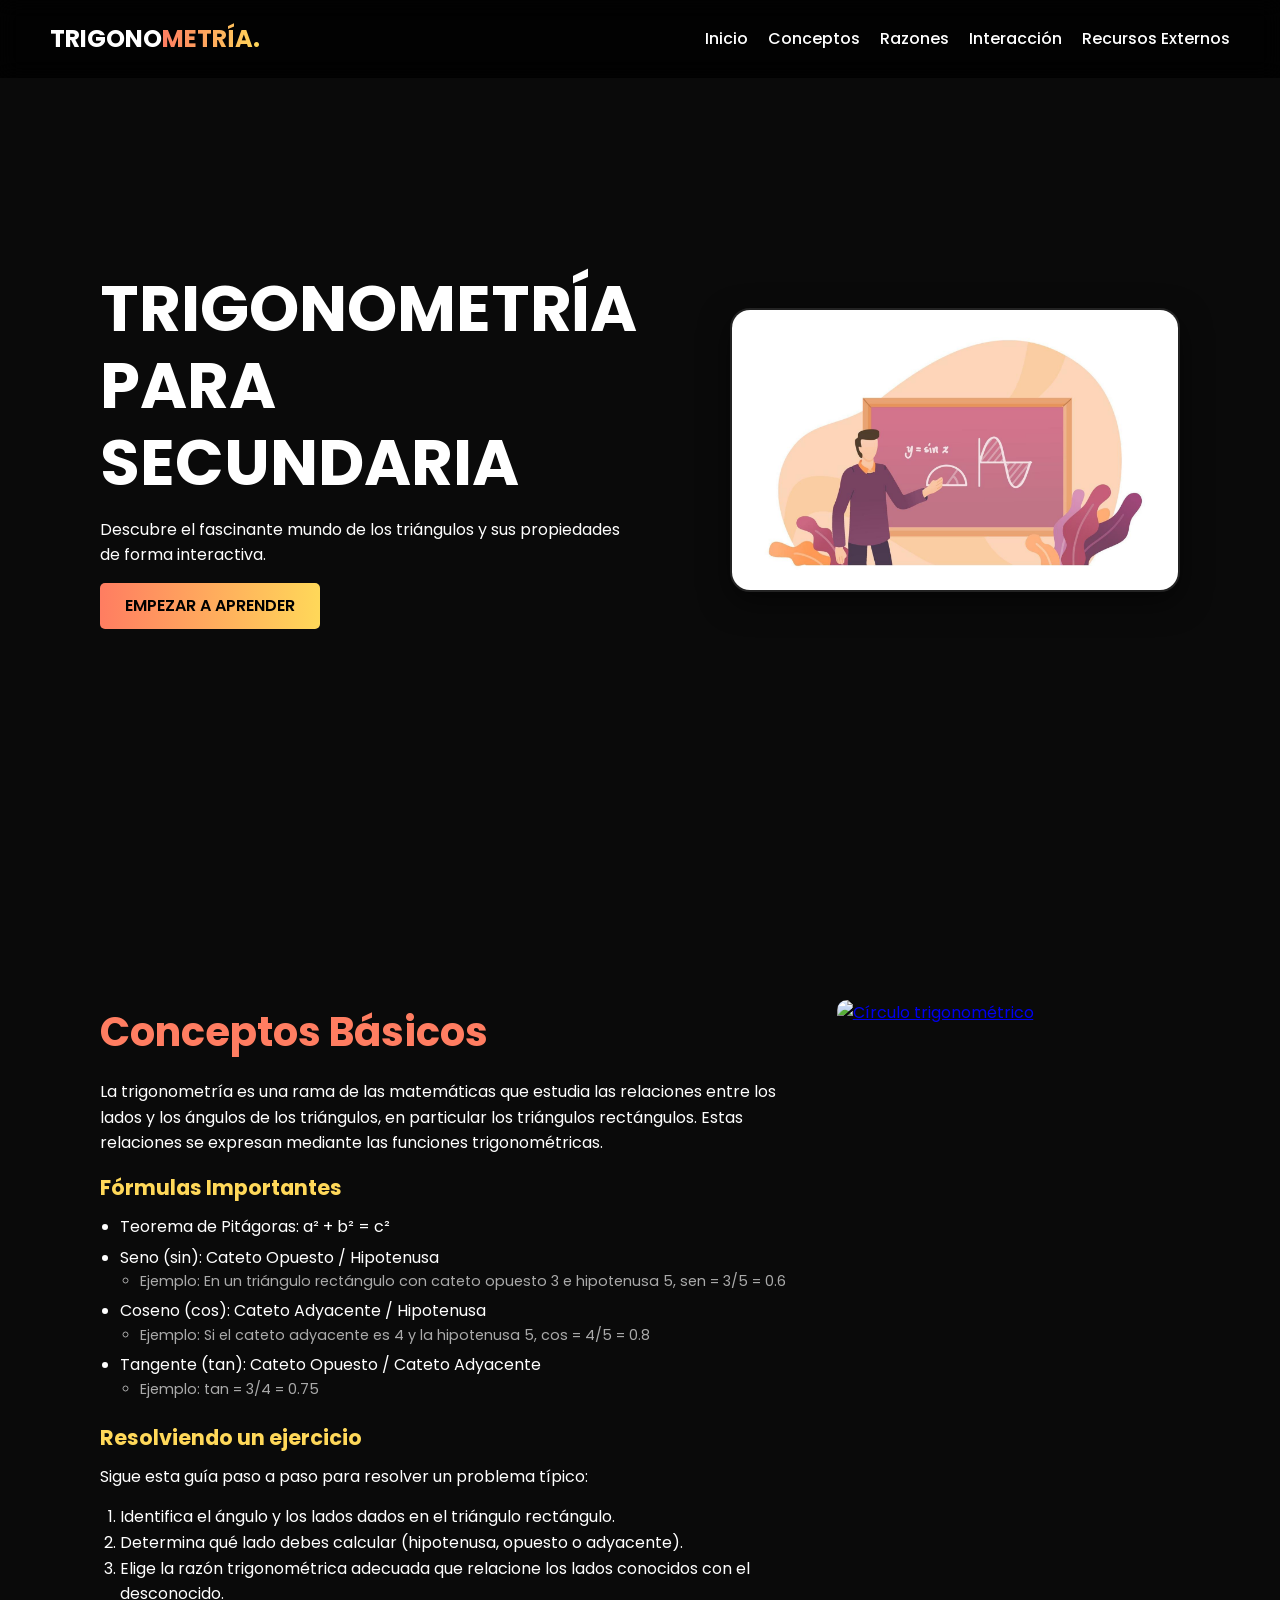
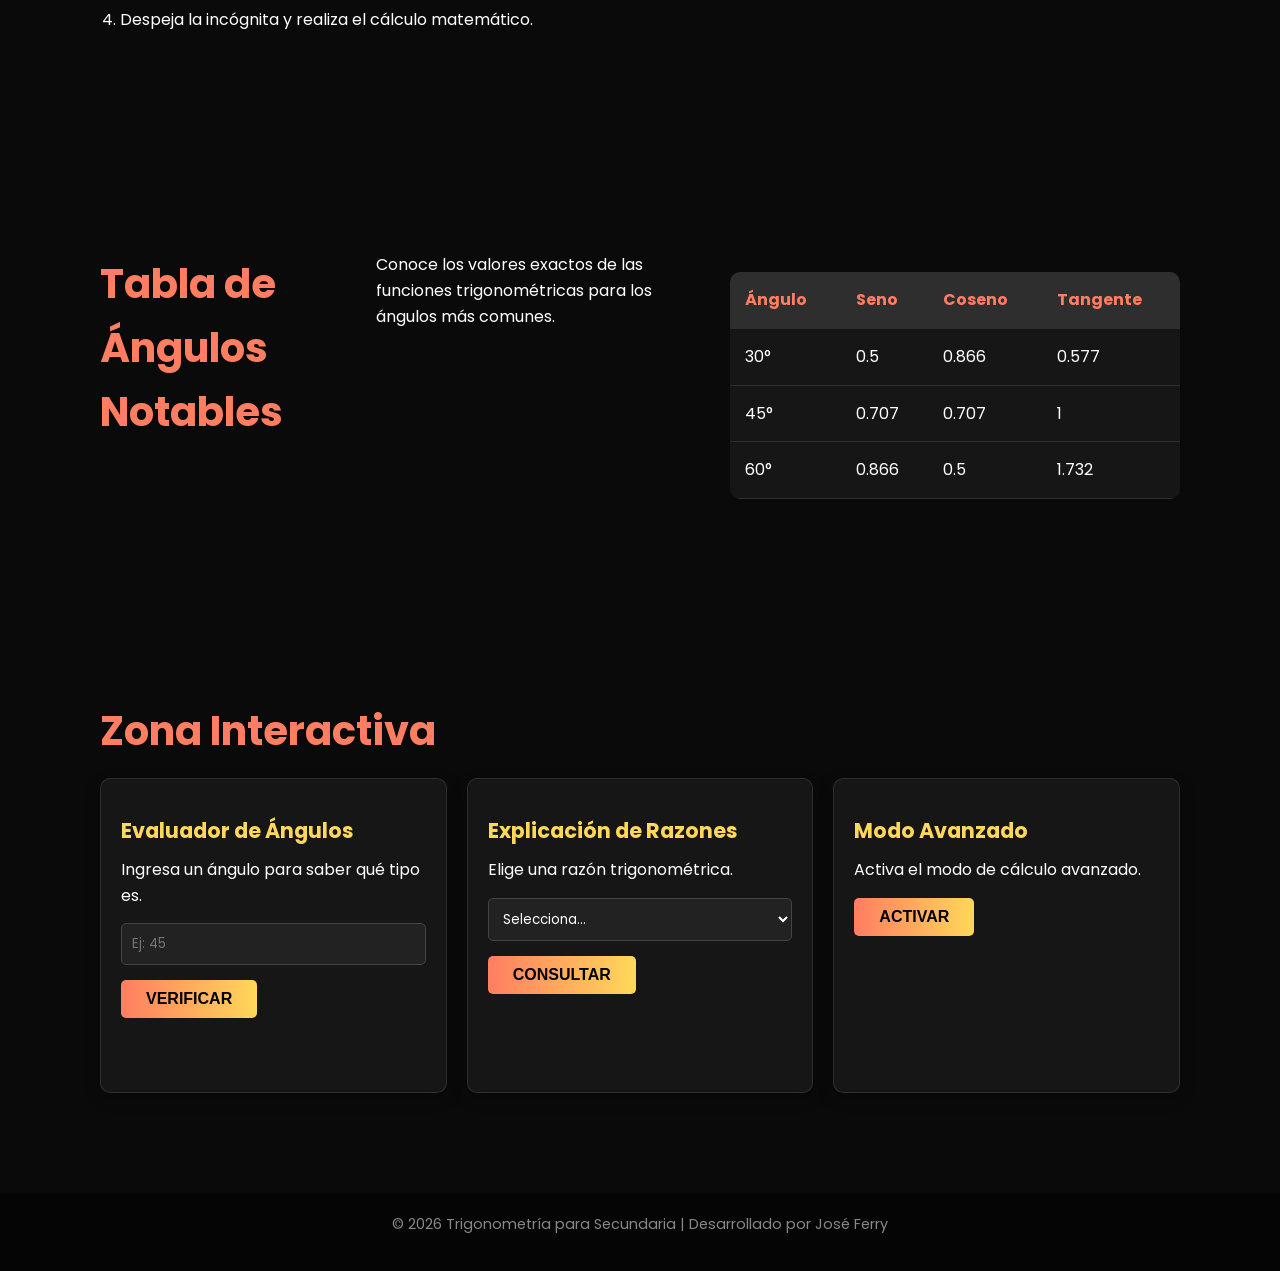
==== Ferrry/ProyectoTrigonometria/index.html @ 879fe05c "2" ====
<!DOCTYPE html>
<html lang="es">
<head>
    <meta charset="UTF-8">
    <meta name="viewport" content="width=device-width, initial-scale=1.0">
    <title>Trigonometría para Secundaria</title>
    <!-- Google Fonts -->
    <link rel="preconnect" href="https://fonts.googleapis.com">
    <link rel="preconnect" href="https://fonts.gstatic.com" crossorigin>
    <link href="https://fonts.googleapis.com/css2?family=Poppins:wght@400;500;600;700;800&display=swap" rel="stylesheet">
    <link rel="stylesheet" href="css/estilos.css">
</head>
<body>
    <header class="nav">
        <div class="logo">
            <span class="brand">Trigono<span>metría.</span></span>
        </div>
        <nav class="navigation">
            <ul class="navigation-items">
                <li><a href="#inicio">Inicio</a></li>
                <li><a href="#conceptos">Conceptos</a></li>
                <li><a href="#razones">Razones</a></li>
                <li><a href="#interaccion">Interacción</a></li>
                <li><a href="https://es.khanacademy.org/math/trigonometry" target="_blank" rel="noopener noreferrer">Recursos Externos</a></li>
            </ul>
        </nav>
        <div class="menu-btn"></div>
    </header>

    <main>
        <section id="inicio" class="showcase">
            <div class="text">
                <h1>Trigonometría para Secundaria</h1>
                <p>Descubre el fascinante mundo de los triángulos y sus propiedades de forma interactiva.</p>
                <a href="#conceptos" class="btn-primary">Empezar a aprender</a>
            </div>
            <div class="image-container">
                <img src="img/portada.jpg" alt="Portada de Trigonometría" class="hero-image">
            </div>
        </section>

        <section id="conceptos" class="content-section">
            <article>
                <h2>Conceptos Básicos</h2>
                <p>La trigonometría es una rama de las matemáticas que estudia las relaciones entre los lados y los ángulos de los triángulos, en particular los triángulos rectángulos. Estas relaciones se expresan mediante las funciones trigonométricas.</p>
                
                <h3>Fórmulas Importantes</h3>
                <ul class="formulas-list">
                    <li>Teorema de Pitágoras: a² + b² = c²</li>
                    <li>Seno (sin): Cateto Opuesto / Hipotenusa
                        <ul>
                            <li>Ejemplo: En un triángulo rectángulo con cateto opuesto 3 e hipotenusa 5, sen = 3/5 = 0.6</li>
                        </ul>
                    </li>
                    <li>Coseno (cos): Cateto Adyacente / Hipotenusa
                        <ul>
                            <li>Ejemplo: Si el cateto adyacente es 4 y la hipotenusa 5, cos = 4/5 = 0.8</li>
                        </ul>
                    </li>
                    <li>Tangente (tan): Cateto Opuesto / Cateto Adyacente
                        <ul>
                            <li>Ejemplo: tan = 3/4 = 0.75</li>
                        </ul>
                    </li>
                </ul>

                <h3>Resolviendo un ejercicio</h3>
                <p>Sigue esta guía paso a paso para resolver un problema típico:</p>
                <ol class="steps-list">
                    <li>Identifica el ángulo y los lados dados en el triángulo rectángulo.</li>
                    <li>Determina qué lado debes calcular (hipotenusa, opuesto o adyacente).</li>
                    <li>Elige la razón trigonométrica adecuada que relacione los lados conocidos con el desconocido.</li>
                    <li>Despeja la incógnita y realiza el cálculo matemático.</li>
                </ol>
            </article>

            <aside class="media-aside">
                <a href="https://es.wikipedia.org/wiki/Trigonometr%C3%ADa" target="_blank">
                    <img src="https://upload.wikimedia.org/wikipedia/commons/thumb/4/4f/Trigonometria_02.svg/300px-Trigonometria_02.svg.png" alt="Círculo trigonométrico" class="aside-img">
                </a>
                <div class="video-container">
                    <iframe width="100%" height="250" src="https://www.youtube-nocookie.com/embed/bBBcKPEx0N4?rel=0" title="YouTube video player" frameborder="0" allow="accelerometer; autoplay; clipboard-write; encrypted-media; gyroscope; picture-in-picture; web-share" allowfullscreen></iframe>
                </div>
            </aside>
        </section>

        <section id="razones" class="content-section">
            <h2>Tabla de Ángulos Notables</h2>
            <p>Conoce los valores exactos de las funciones trigonométricas para los ángulos más comunes.</p>
            <div class="table-responsive">
                <table>
                    <thead>
                        <tr>
                            <th>Ángulo</th>
                            <th>Seno</th>
                            <th>Coseno</th>
                            <th>Tangente</th>
                        </tr>
                    </thead>
                    <tbody>
                        <tr>
                            <td>30°</td>
                            <td>0.5</td>
                            <td>0.866</td>
                            <td>0.577</td>
                        </tr>
                        <tr>
                            <td>45°</td>
                            <td>0.707</td>
                            <td>0.707</td>
                            <td>1</td>
                        </tr>
                        <tr>
                            <td>60°</td>
                            <td>0.866</td>
                            <td>0.5</td>
                            <td>1.732</td>
                        </tr>
                    </tbody>
                </table>
            </div>
        </section>

        <section id="interaccion" class="interactive-section">
            <h2>Zona Interactiva</h2>
            <div class="cards-grid">
                <div class="card">
                    <h3>Evaluador de Ángulos</h3>
                    <p>Ingresa un ángulo para saber qué tipo es.</p>
                    <input type="number" id="input-angle" placeholder="Ej: 45">
                    <button id="btn-angle" class="btn-primary">Verificar</button>
                    <p id="result-angle" class="result-text"></p>
                </div>

                <div class="card">
                    <h3>Explicación de Razones</h3>
                    <p>Elige una razón trigonométrica.</p>
                    <select id="select-reason">
                        <option value="">Selecciona...</option>
                        <option value="seno">Seno</option>
                        <option value="coseno">Coseno</option>
                        <option value="tangente">Tangente</option>
                    </select>
                    <button id="btn-reason" class="btn-primary">Consultar</button>
                    <p id="result-reason" class="result-text"></p>
                </div>

                <div class="card">
                    <h3>Modo Avanzado</h3>
                    <p>Activa el modo de cálculo avanzado.</p>
                    <button id="btn-advanced" class="btn-primary">Activar</button>
                    <p id="result-advanced" class="result-text"></p>
                </div>
            </div>
        </section>
    </main>

    <footer>
        <p>&copy; 2026 Trigonometría para Secundaria | Desarrollado por José Ferry</p>
    </footer>

    <script src="js/script.js"></script>
</body>
</html>
---- Ferrry/ProyectoTrigonometria/css/estilos.css ----
/* GENERAL & VARS */
:root {
    --black-clr: black;
    --bg-dark: #0a0a0a;
    --white-clr: white;
    --primary-clr: #cf611a;
    --primary-light: #ff7d61;
    --primary-grad: #ffd859;
}

* {
    margin: 0;
    padding: 0;
    box-sizing: border-box;
}

html {
    scroll-behavior: smooth;
}

body {
    background: var(--bg-dark);
    color: var(--white-clr);
    font-family: 'Poppins', sans-serif;
    line-height: 1.6;
}

/* NAVBAR */
header.nav {
    position: fixed;
    top: 0;
    left: 0;
    width: 100%;
    display: flex;
    justify-content: space-between;
    align-items: center;
    padding: 15px 20px;
    background-color: rgba(0, 0, 0, 0.8);
    backdrop-filter: blur(10px);
    z-index: 100;
}

.nav .logo .brand {
    color: #fff;
    font-size: 1.5em;
    font-weight: 700;
    text-transform: uppercase;
}

.nav .logo .brand span {
    background-image: linear-gradient(to right, var(--primary-light) 0%, var(--primary-grad) 100%);
    -webkit-background-clip: text;
    background-clip: text;
    -webkit-text-fill-color: transparent;
}

.navigation-items {
    display: none;
    list-style: none;
}

/* BUTTONS */
.btn-primary {
    display: inline-block;
    background: linear-gradient(to right, var(--primary-light) 0%, var(--primary-grad) 100%);
    color: var(--black-clr);
    padding: 10px 25px;
    border: none;
    font-size: 1em;
    font-weight: 600;
    text-transform: uppercase;
    text-decoration: none;
    cursor: pointer;
    border-radius: 5px;
    transition: transform 0.3s ease, box-shadow 0.3s ease;
}

.btn-primary:hover {
    transform: translateY(-3px);
    box-shadow: 0 5px 15px rgba(255, 125, 97, 0.4);
}

/* TYPOGRAPHY & LAYOUT */
h1 { font-size: 2.2em; line-height: 1.2; text-transform: uppercase; margin-bottom: 15px; }
h2 { font-size: 1.8em; margin-bottom: 15px; color: var(--primary-light); }
h3 { font-size: 1.3em; margin: 15px 0 10px 0; color: var(--primary-grad); }
p { margin-bottom: 15px; }

section {
    padding: 80px 20px 40px;
}

/* SHOWCASE / HERO */
.showcase {
    display: flex;
    flex-direction: column;
    align-items: center;
    text-align: center;
    min-height: 100vh;
    justify-content: center;
    gap: 30px;
}

.hero-image {
    width: 100%;
    max-width: 300px;
    border-radius: 20px;
    box-shadow: 0 10px 30px rgba(0,0,0,0.5);
    border: 2px solid rgba(255,255,255,0.1);
}

/* LISTS */
.formulas-list, .steps-list {
    margin-left: 20px;
    margin-bottom: 20px;
}

.formulas-list li { margin-bottom: 5px; }
.formulas-list ul { margin-left: 20px; color: #aaa; font-size: 0.9em; list-style-type: circle; }

/* ASIDE & MEDIA */
.media-aside {
    display: flex;
    flex-direction: column;
    gap: 20px;
    margin-top: 30px;
}

.aside-img {
    width: 100%;
    max-width: 200px;
    border-radius: 10px;
    transition: transform 0.3s;
}

.aside-img:hover { transform: scale(1.05); }

.video-container {
    width: 100%;
    max-width: 100%;
    border-radius: 10px;
    overflow: hidden;
}

/* TABLES */
.table-responsive {
    width: 100%;
    overflow-x: auto;
}

table {
    width: 100%;
    border-collapse: collapse;
    margin-top: 20px;
    background: rgba(255,255,255,0.05);
    border-radius: 10px;
    overflow: hidden;
}

th, td {
    padding: 15px;
    text-align: left;
    border-bottom: 1px solid rgba(255,255,255,0.1);
}

th {
    background: rgba(255,255,255,0.1);
    color: var(--primary-light);
}

/* INTERACTIVE SECTION */
.cards-grid {
    display: flex;
    flex-direction: column;
    gap: 20px;
}

.card {
    background: rgba(255,255,255,0.05);
    padding: 20px;
    border-radius: 10px;
    border: 1px solid rgba(255,255,255,0.1);
    box-shadow: 0 5px 15px rgba(0,0,0,0.3);
}

.card input, .card select {
    width: 100%;
    padding: 10px;
    margin-bottom: 15px;
    border-radius: 5px;
    border: 1px solid #444;
    background: #222;
    color: #fff;
    font-family: inherit;
}

.result-text {
    margin-top: 15px;
    font-weight: 600;
    color: var(--primary-grad);
    min-height: 24px;
}

footer {
    text-align: center;
    padding: 20px;
    background: #050505;
    font-size: 0.9em;
    color: #888;
}

/* HAMBURGER MENU */
.menu-btn {
    width: 30px;
    height: 30px;
    background: url('data:image/svg+xml;utf8,<svg viewBox="0 0 100 80" width="30" height="30" fill="white"><rect width="100" height="20"></rect><rect y="30" width="100" height="20"></rect><rect y="60" width="100" height="20"></rect></svg>') no-repeat center;
    background-size: contain;
    cursor: pointer;
    z-index: 101;
}

.menu-btn.active {
    background: url('data:image/svg+xml;utf8,<svg viewBox="0 0 100 100" width="30" height="30" fill="white"><line x1="10" y1="10" x2="90" y2="90" stroke="white" stroke-width="15"/><line x1="90" y1="10" x2="10" y2="90" stroke="white" stroke-width="15"/></svg>') no-repeat center;
    background-size: contain;
}

.navigation.active .navigation-items {
    display: flex;
    flex-direction: column;
    position: fixed;
    top: 0;
    left: 0;
    width: 100%;
    height: 100vh;
    background: rgba(0, 0, 0, 0.95);
    justify-content: center;
    align-items: center;
    gap: 30px;
    z-index: 100;
}

.navigation.active .navigation-items a {
    font-size: 1.5em;
    color: var(--white-clr);
    text-decoration: none;
}

.navigation.active .navigation-items a:hover {
    color: var(--primary-light);
}

/* TABLETS (≥768px) */
@media (min-width: 768px) {
    header.nav {
        padding: 20px 50px;
    }
    
    .navigation-items {
        display: flex;
        gap: 20px;
    }
    
    .navigation-items a {
        color: #fff;
        text-decoration: none;
        font-weight: 500;
        transition: color 0.3s;
    }
    
    .navigation-items a:hover {
        color: var(--primary-light);
    }
    
    .menu-btn {
        display: none;
    }

    .content-section {
        display: flex;
        flex-direction: column;
    }
    
    .cards-grid {
        flex-direction: row;
        flex-wrap: wrap;
    }
    
    .card {
        flex: 1 1 calc(50% - 20px);
    }
}

/* COMPUTERS (≥1024px) */
@media (min-width: 1024px) {
    h1 { font-size: 4em; }
    h2 { font-size: 2.5em; }

    .showcase {
        flex-direction: row;
        text-align: left;
        padding: 0 100px;
    }

    .showcase .text {
        flex: 1;
    }

    .image-container {
        flex: 1;
        display: flex;
        justify-content: flex-end;
    }

    .hero-image {
        max-width: 450px;
    }

    section {
        padding: 100px;
    }

    .content-section {
        flex-direction: row;
        justify-content: space-between;
        gap: 50px;
    }

    .content-section article {
        flex: 2;
    }

    .content-section .media-aside {
        flex: 1;
        margin-top: 0;
    }

    .card {
        flex: 1;
    }
}
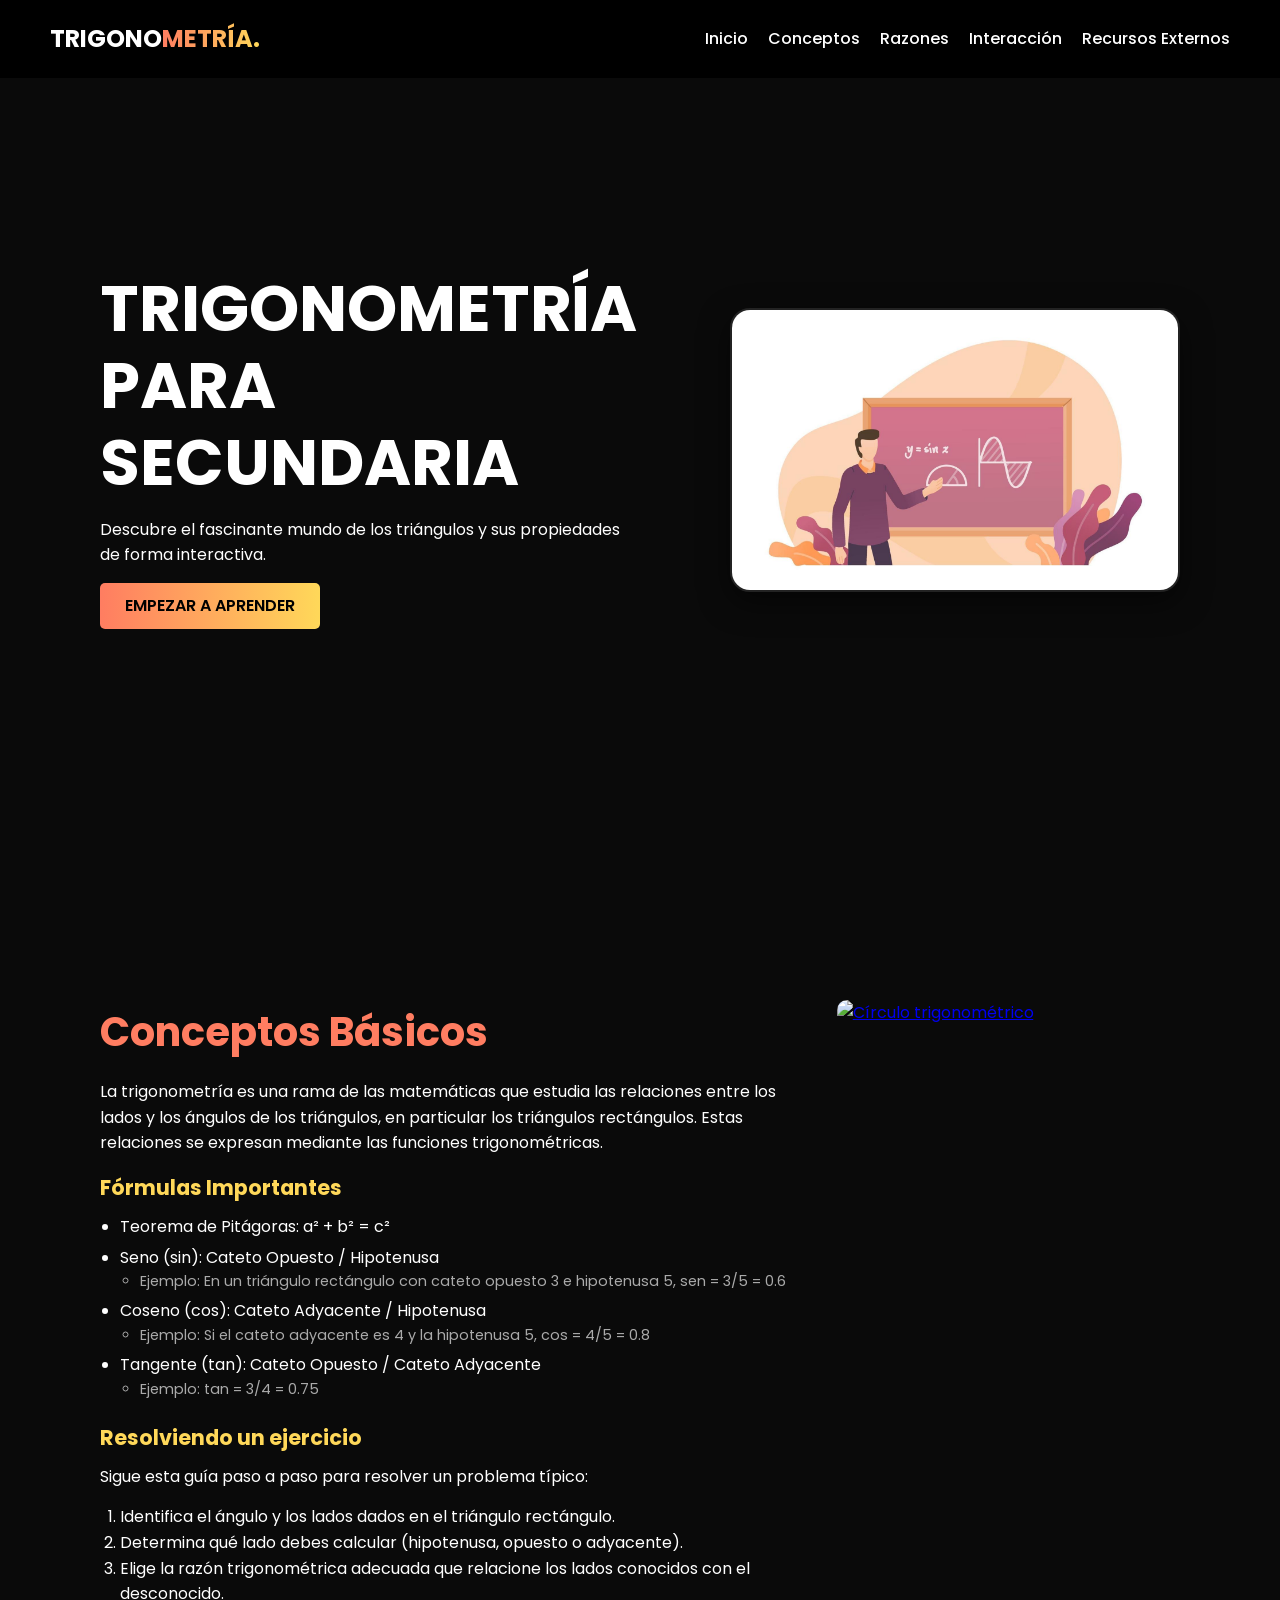
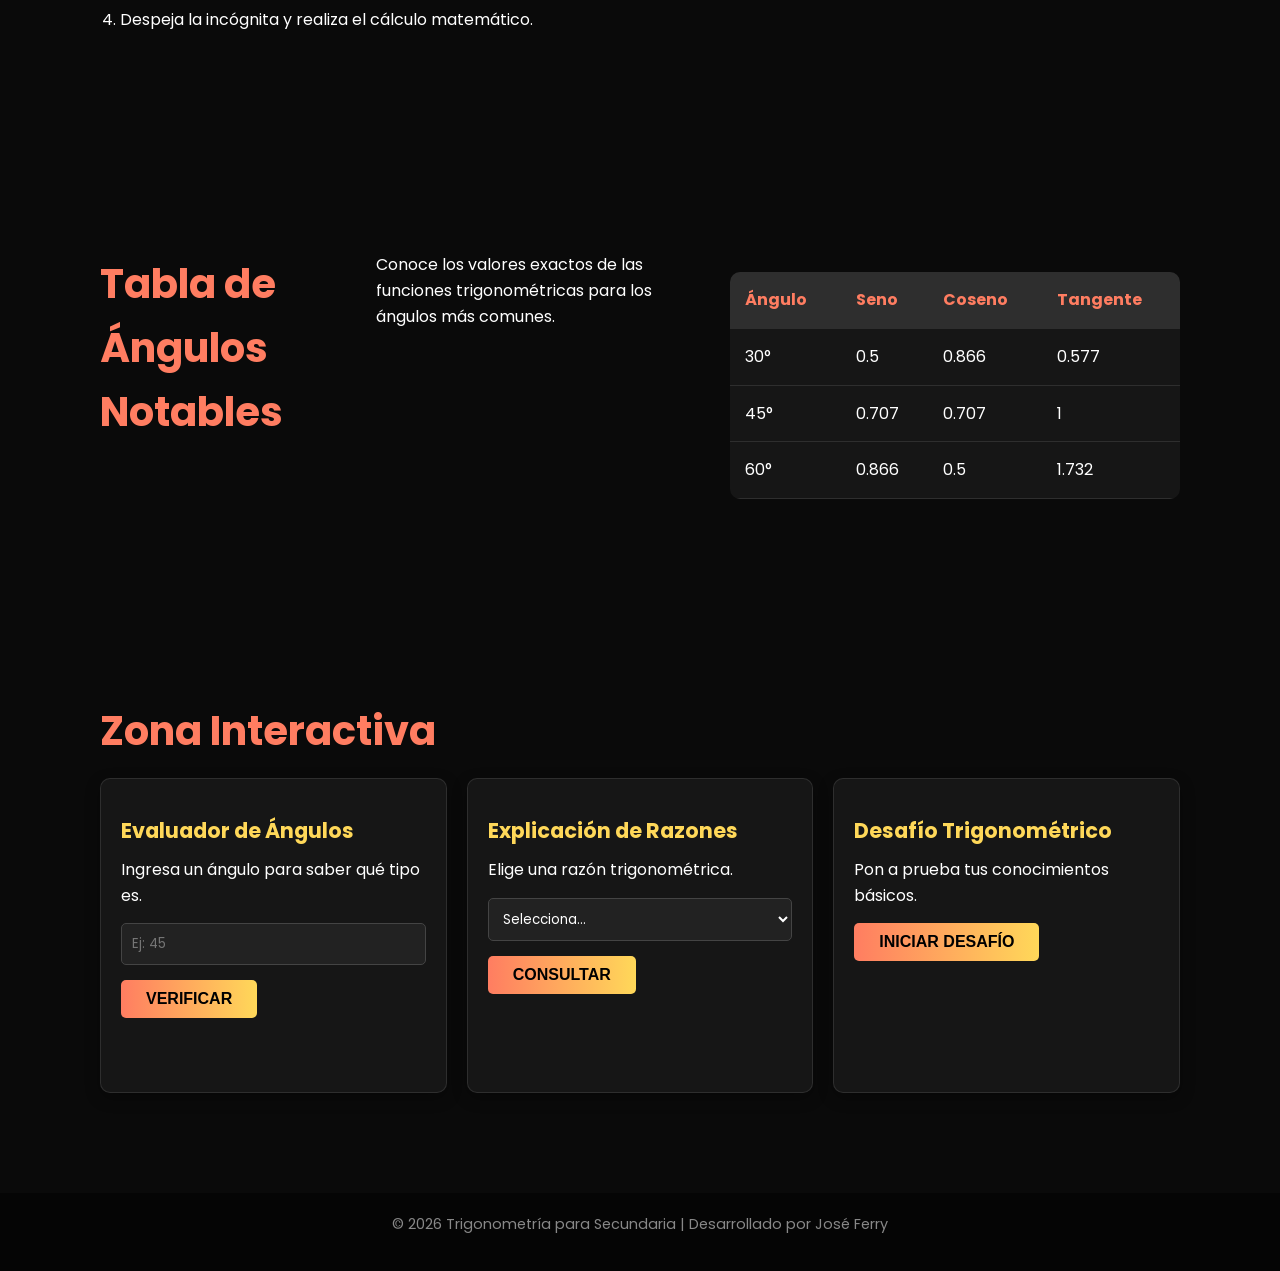
==== commit 4dbfc884: "2" ====
--- a/Ferrry/ProyectoTrigonometria/index.html
+++ b/Ferrry/ProyectoTrigonometria/index.html
@@ -24,7 +24,11 @@
                 <li><a href="https://es.khanacademy.org/math/trigonometry" target="_blank" rel="noopener noreferrer">Recursos Externos</a></li>
             </ul>
         </nav>
-        <div class="menu-btn"></div>
+        <div class="menu-btn">
+            <span></span>
+            <span></span>
+            <span></span>
+        </div>
     </header>
 
     <main>
@@ -79,7 +83,7 @@
                     <img src="https://upload.wikimedia.org/wikipedia/commons/thumb/4/4f/Trigonometria_02.svg/300px-Trigonometria_02.svg.png" alt="Círculo trigonométrico" class="aside-img">
                 </a>
                 <div class="video-container">
-                    <iframe width="100%" height="250" src="https://www.youtube-nocookie.com/embed/bBBcKPEx0N4?rel=0" title="YouTube video player" frameborder="0" allow="accelerometer; autoplay; clipboard-write; encrypted-media; gyroscope; picture-in-picture; web-share" allowfullscreen></iframe>
+                    <iframe width="100%" height="250" src="https://www.youtube-nocookie.com/embed/g8VCHoEqDPk?rel=0" title="YouTube video player" frameborder="0" allow="accelerometer; autoplay; clipboard-write; encrypted-media; gyroscope; picture-in-picture; web-share" allowfullscreen></iframe>
                 </div>
             </aside>
         </section>
@@ -146,10 +150,10 @@
                 </div>
 
                 <div class="card">
-                    <h3>Modo Avanzado</h3>
-                    <p>Activa el modo de cálculo avanzado.</p>
-                    <button id="btn-advanced" class="btn-primary">Activar</button>
-                    <p id="result-advanced" class="result-text"></p>
+                    <h3>Desafío Trigonométrico</h3>
+                    <p>Pon a prueba tus conocimientos básicos.</p>
+                    <button id="btn-challenge" class="btn-primary">Iniciar Desafío</button>
+                    <p id="result-challenge" class="result-text"></p>
                 </div>
             </div>
         </section>
--- a/Ferrry/ProyectoTrigonometria/css/estilos.css
+++ b/Ferrry/ProyectoTrigonometria/css/estilos.css
@@ -35,8 +35,7 @@
     justify-content: space-between;
     align-items: center;
     padding: 15px 20px;
-    background-color: rgba(0, 0, 0, 0.8);
-    backdrop-filter: blur(10px);
+    background-color: rgba(0, 0, 0, 1);
     z-index: 100;
 }
 
@@ -211,17 +210,33 @@
 
 /* HAMBURGER MENU */
 .menu-btn {
-    width: 30px;
-    height: 30px;
-    background: url('data:image/svg+xml;utf8,<svg viewBox="0 0 100 80" width="30" height="30" fill="white"><rect width="100" height="20"></rect><rect y="30" width="100" height="20"></rect><rect y="60" width="100" height="20"></rect></svg>') no-repeat center;
-    background-size: contain;
+    width: 25px;
+    height: 19px;
+    display: flex;
+    flex-direction: column;
+    justify-content: space-between;
     cursor: pointer;
     z-index: 101;
 }
 
-.menu-btn.active {
-    background: url('data:image/svg+xml;utf8,<svg viewBox="0 0 100 100" width="30" height="30" fill="white"><line x1="10" y1="10" x2="90" y2="90" stroke="white" stroke-width="15"/><line x1="90" y1="10" x2="10" y2="90" stroke="white" stroke-width="15"/></svg>') no-repeat center;
-    background-size: contain;
+.menu-btn span {
+    width: 100%;
+    height: 3px;
+    background-color: var(--white-clr);
+    border-radius: 5px;
+    transition: all 0.3s ease;
+}
+
+.menu-btn.active span:nth-child(1) {
+    transform: translateY(8px) rotate(45deg);
+}
+
+.menu-btn.active span:nth-child(2) {
+    opacity: 0;
+}
+
+.menu-btn.active span:nth-child(3) {
+    transform: translateY(-8px) rotate(-45deg);
 }
 
 .navigation.active .navigation-items {
@@ -232,7 +247,10 @@
     left: 0;
     width: 100%;
     height: 100vh;
-    background: rgba(0, 0, 0, 0.95);
+    /* Transparencia al 40% para que el blur funcione visualmente */
+    background: rgba(0, 0, 0, 0.8); 
+    backdrop-filter: blur(20px);
+    -webkit-backdrop-filter: blur(20px);
     justify-content: center;
     align-items: center;
     gap: 30px;
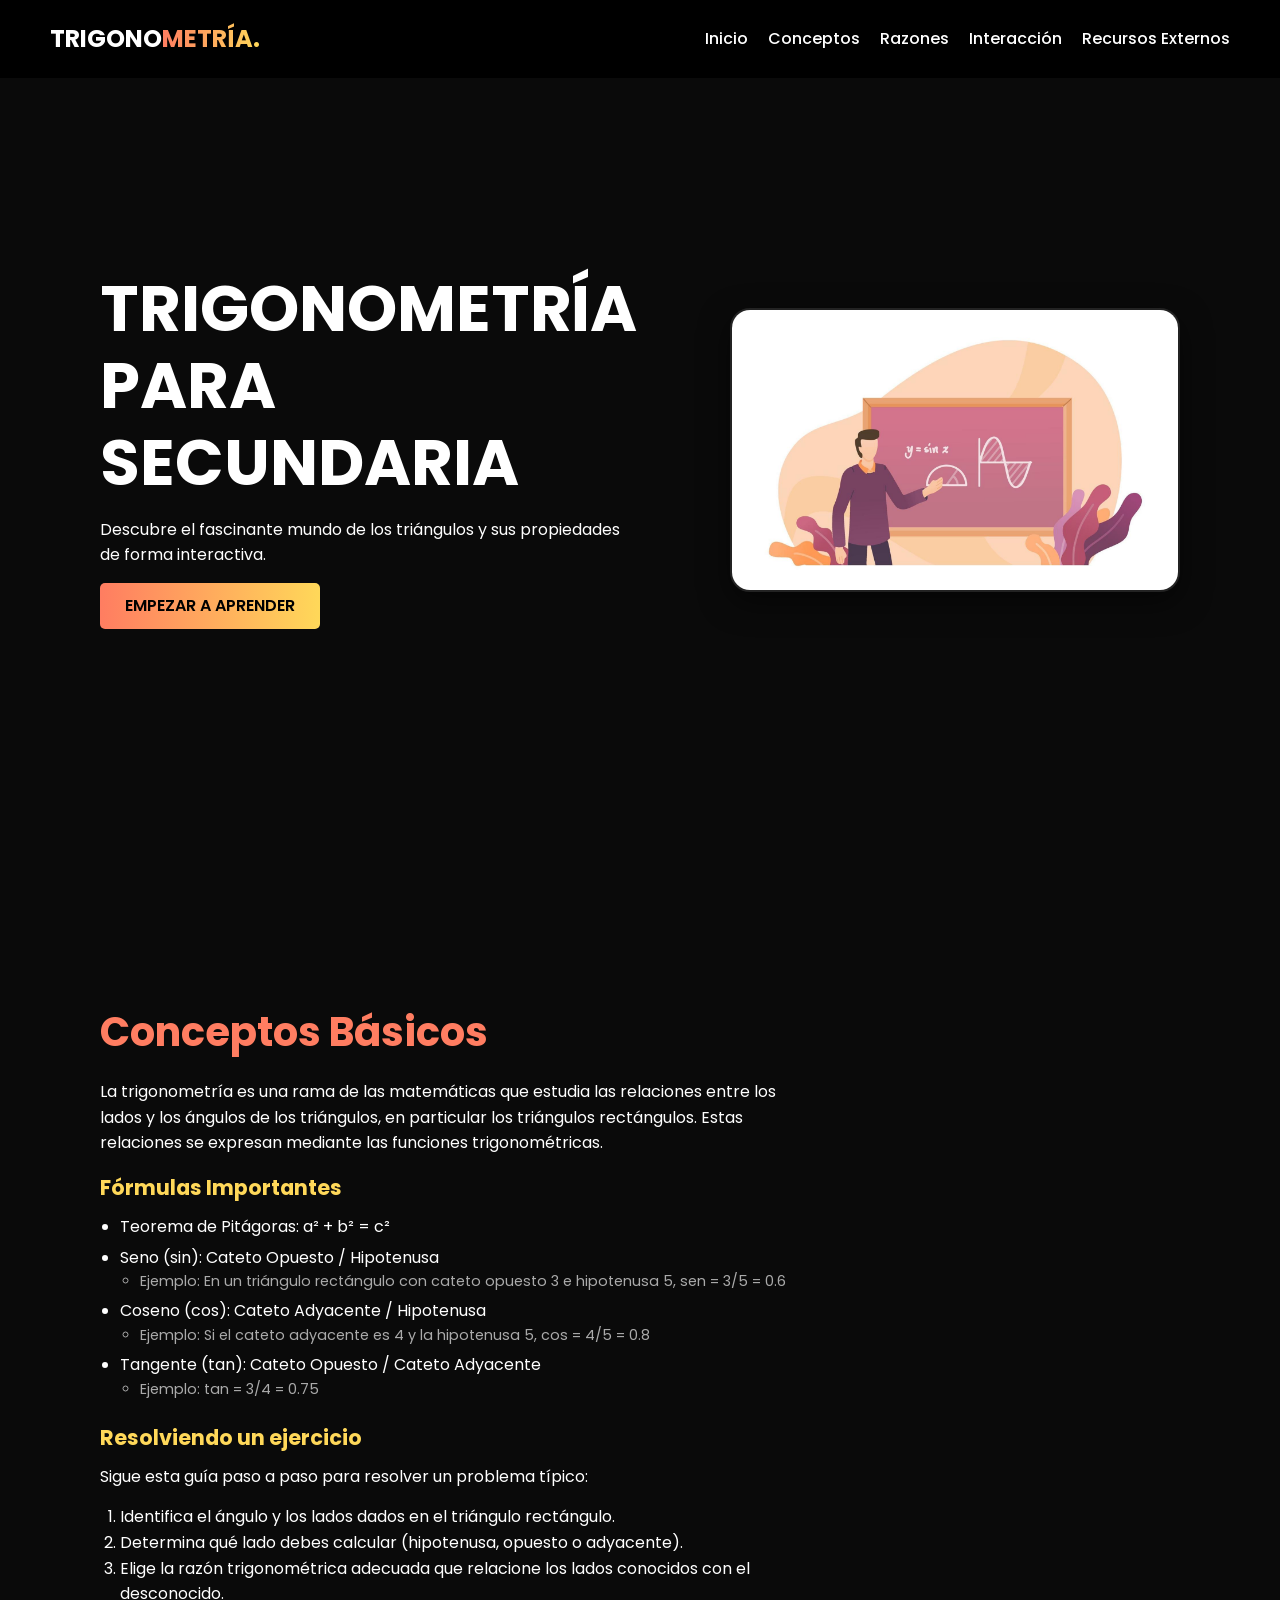
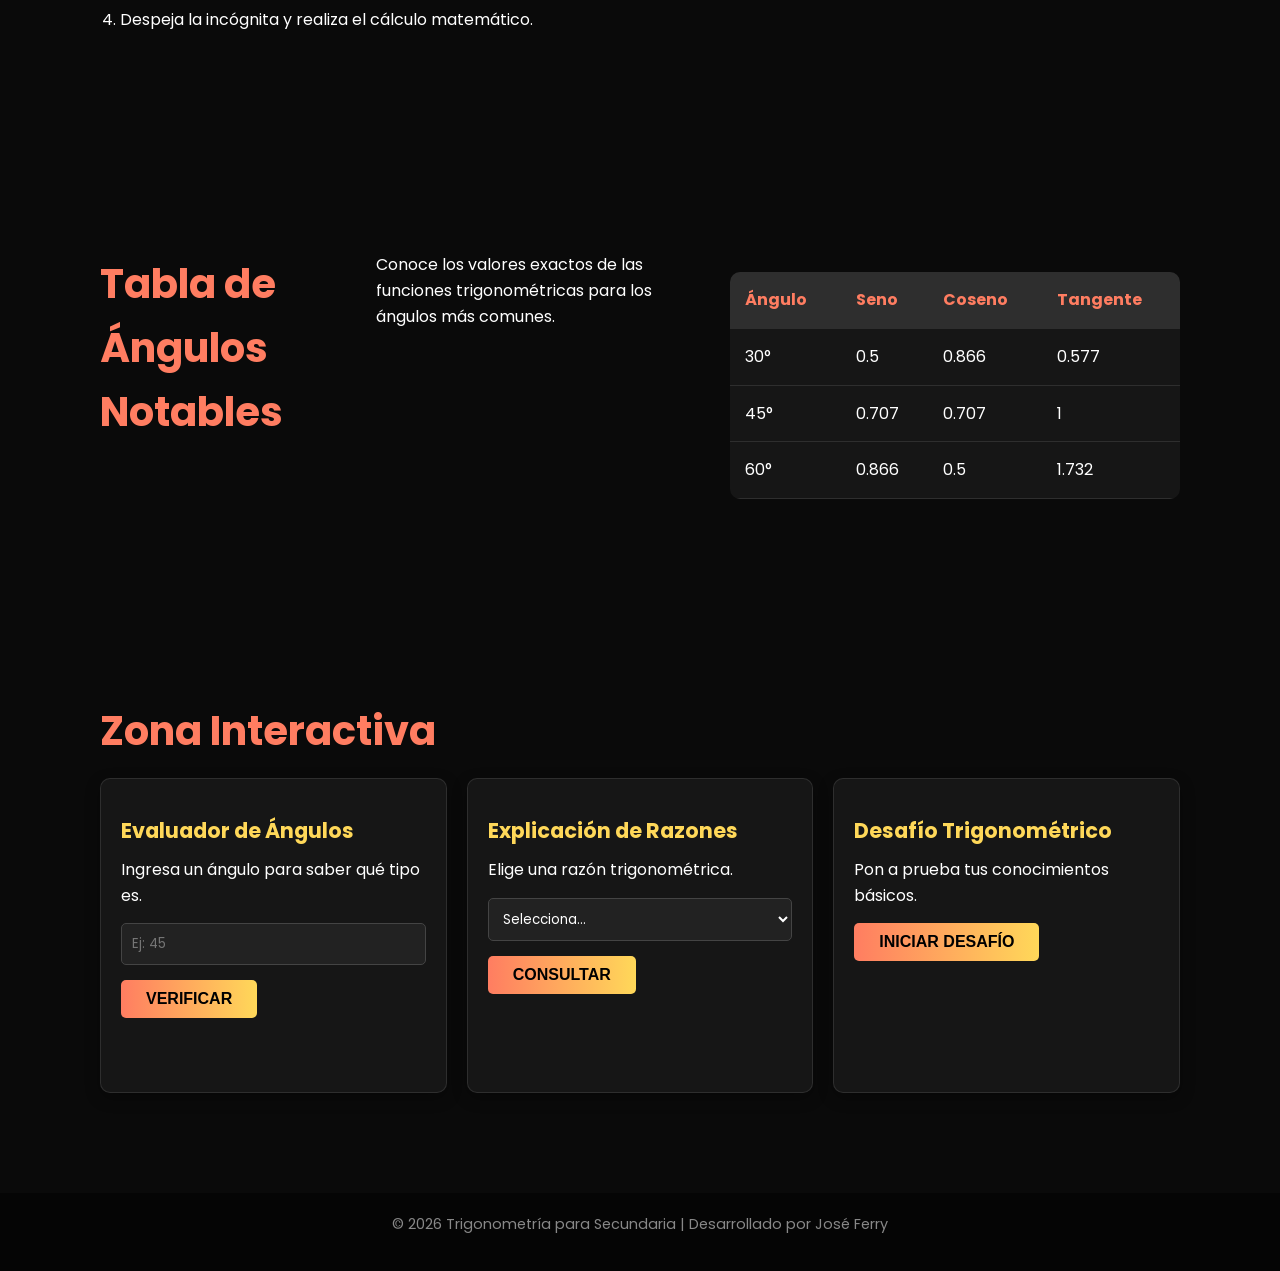
==== commit 3cc645f9: "2" ====
--- a/Ferrry/ProyectoTrigonometria/index.html
+++ b/Ferrry/ProyectoTrigonometria/index.html
@@ -1,5 +1,6 @@
 <!DOCTYPE html>
 <html lang="es">
+
 <head>
     <meta charset="UTF-8">
     <meta name="viewport" content="width=device-width, initial-scale=1.0">
@@ -7,9 +8,11 @@
     <!-- Google Fonts -->
     <link rel="preconnect" href="https://fonts.googleapis.com">
     <link rel="preconnect" href="https://fonts.gstatic.com" crossorigin>
-    <link href="https://fonts.googleapis.com/css2?family=Poppins:wght@400;500;600;700;800&display=swap" rel="stylesheet">
+    <link href="https://fonts.googleapis.com/css2?family=Poppins:wght@400;500;600;700;800&display=swap"
+        rel="stylesheet">
     <link rel="stylesheet" href="css/estilos.css">
 </head>
+
 <body>
     <header class="nav">
         <div class="logo">
@@ -21,7 +24,8 @@
                 <li><a href="#conceptos">Conceptos</a></li>
                 <li><a href="#razones">Razones</a></li>
                 <li><a href="#interaccion">Interacción</a></li>
-                <li><a href="https://es.khanacademy.org/math/trigonometry" target="_blank" rel="noopener noreferrer">Recursos Externos</a></li>
+                <li><a href="https://es.khanacademy.org/math/trigonometry" target="_blank"
+                        rel="noopener noreferrer">Recursos Externos</a></li>
             </ul>
         </nav>
         <div class="menu-btn">
@@ -46,14 +50,17 @@
         <section id="conceptos" class="content-section">
             <article>
                 <h2>Conceptos Básicos</h2>
-                <p>La trigonometría es una rama de las matemáticas que estudia las relaciones entre los lados y los ángulos de los triángulos, en particular los triángulos rectángulos. Estas relaciones se expresan mediante las funciones trigonométricas.</p>
-                
+                <p>La trigonometría es una rama de las matemáticas que estudia las relaciones entre los lados y los
+                    ángulos de los triángulos, en particular los triángulos rectángulos. Estas relaciones se expresan
+                    mediante las funciones trigonométricas.</p>
+
                 <h3>Fórmulas Importantes</h3>
                 <ul class="formulas-list">
                     <li>Teorema de Pitágoras: a² + b² = c²</li>
                     <li>Seno (sin): Cateto Opuesto / Hipotenusa
                         <ul>
-                            <li>Ejemplo: En un triángulo rectángulo con cateto opuesto 3 e hipotenusa 5, sen = 3/5 = 0.6</li>
+                            <li>Ejemplo: En un triángulo rectángulo con cateto opuesto 3 e hipotenusa 5, sen = 3/5 = 0.6
+                            </li>
                         </ul>
                     </li>
                     <li>Coseno (cos): Cateto Adyacente / Hipotenusa
@@ -73,17 +80,18 @@
                 <ol class="steps-list">
                     <li>Identifica el ángulo y los lados dados en el triángulo rectángulo.</li>
                     <li>Determina qué lado debes calcular (hipotenusa, opuesto o adyacente).</li>
-                    <li>Elige la razón trigonométrica adecuada que relacione los lados conocidos con el desconocido.</li>
+                    <li>Elige la razón trigonométrica adecuada que relacione los lados conocidos con el desconocido.
+                    </li>
                     <li>Despeja la incógnita y realiza el cálculo matemático.</li>
                 </ol>
             </article>
 
             <aside class="media-aside">
-                <a href="https://es.wikipedia.org/wiki/Trigonometr%C3%ADa" target="_blank">
-                    <img src="https://upload.wikimedia.org/wikipedia/commons/thumb/4/4f/Trigonometria_02.svg/300px-Trigonometria_02.svg.png" alt="Círculo trigonométrico" class="aside-img">
-                </a>
                 <div class="video-container">
-                    <iframe width="100%" height="250" src="https://www.youtube-nocookie.com/embed/g8VCHoEqDPk?rel=0" title="YouTube video player" frameborder="0" allow="accelerometer; autoplay; clipboard-write; encrypted-media; gyroscope; picture-in-picture; web-share" allowfullscreen></iframe>
+                    <iframe width="100%" height="250" src="https://www.youtube.com/embed/bBBcKPEx0N4"
+                        title="YouTube video player" frameborder="0"
+                        allow="accelerometer; autoplay; clipboard-write; encrypted-media; gyroscope; picture-in-picture; web-share"
+                        allowfullscreen></iframe>
                 </div>
             </aside>
         </section>
@@ -165,4 +173,5 @@
 
     <script src="js/script.js"></script>
 </body>
-</html>
+
+</html>
--- a/Ferrry/ProyectoTrigonometria/css/estilos.css
+++ b/Ferrry/ProyectoTrigonometria/css/estilos.css
@@ -125,15 +125,6 @@
     margin-top: 30px;
 }
 
-.aside-img {
-    width: 100%;
-    max-width: 200px;
-    border-radius: 10px;
-    transition: transform 0.3s;
-}
-
-.aside-img:hover { transform: scale(1.05); }
-
 .video-container {
     width: 100%;
     max-width: 100%;
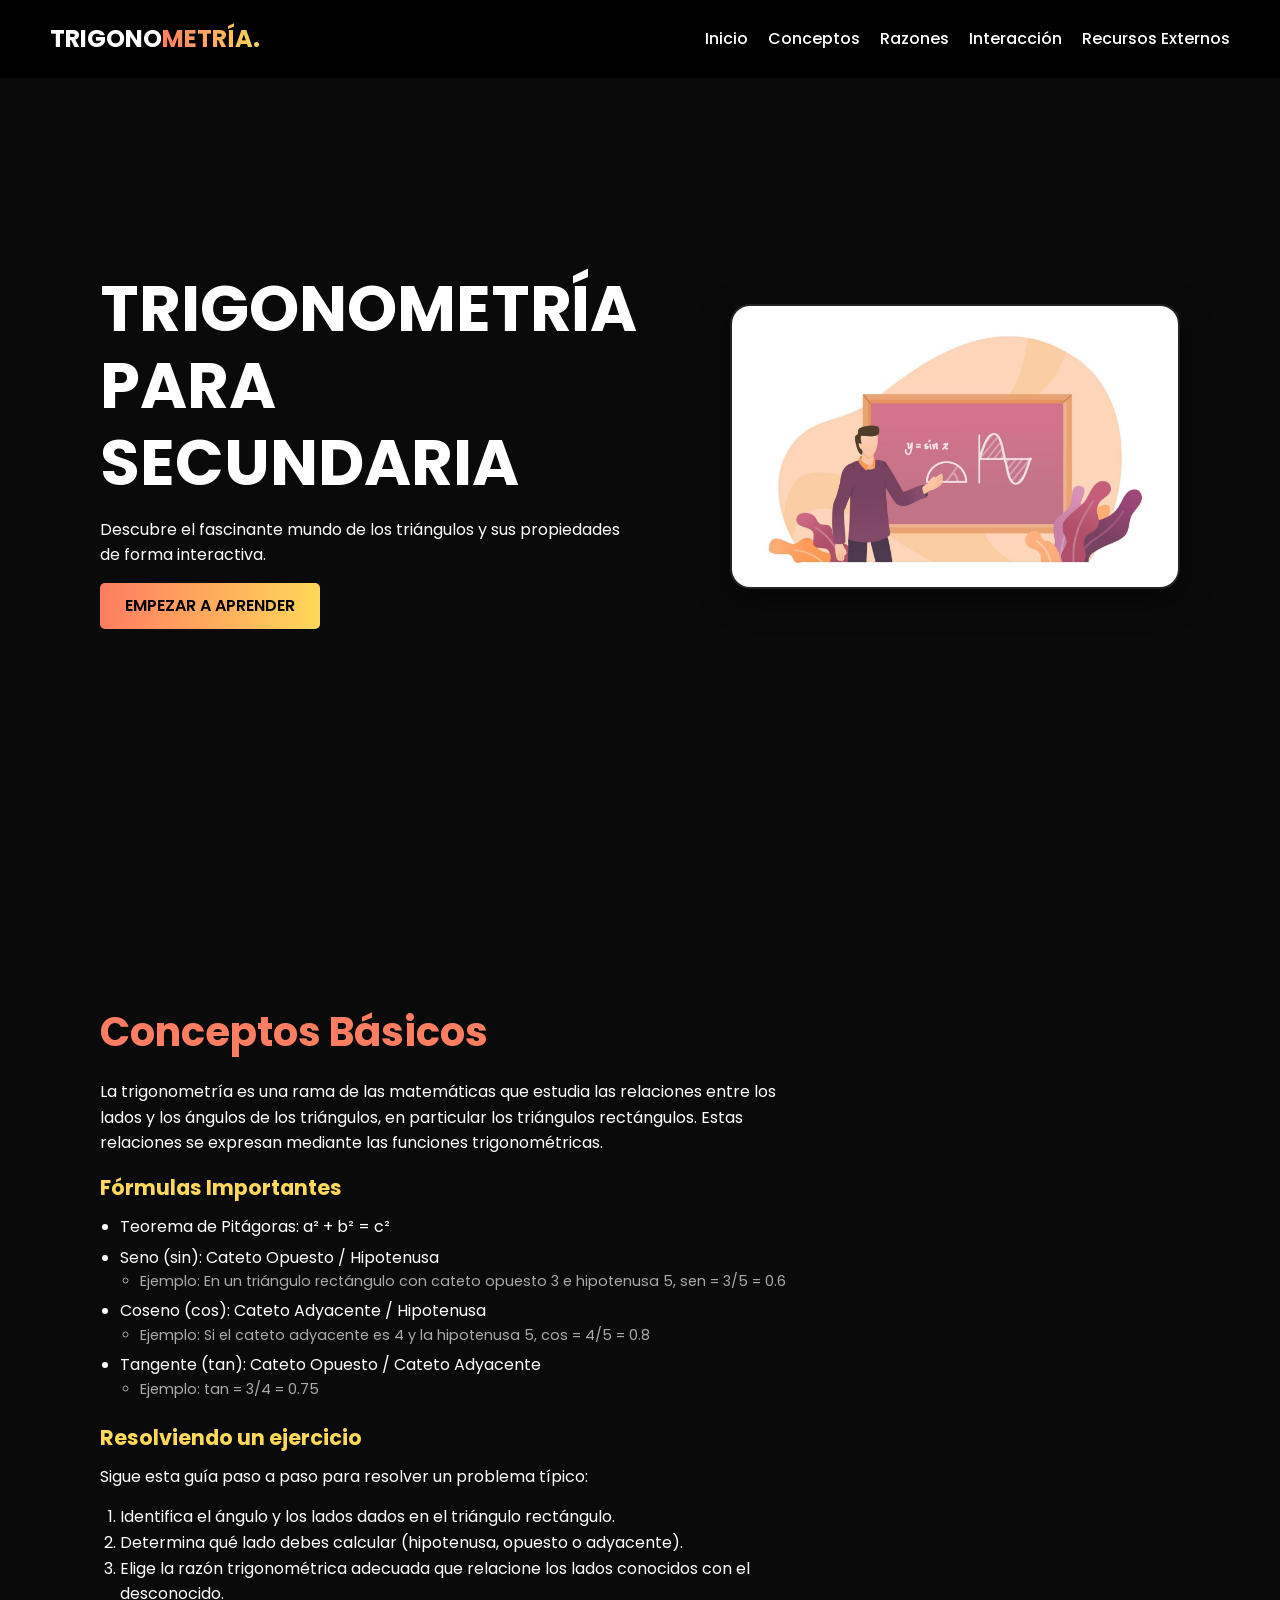
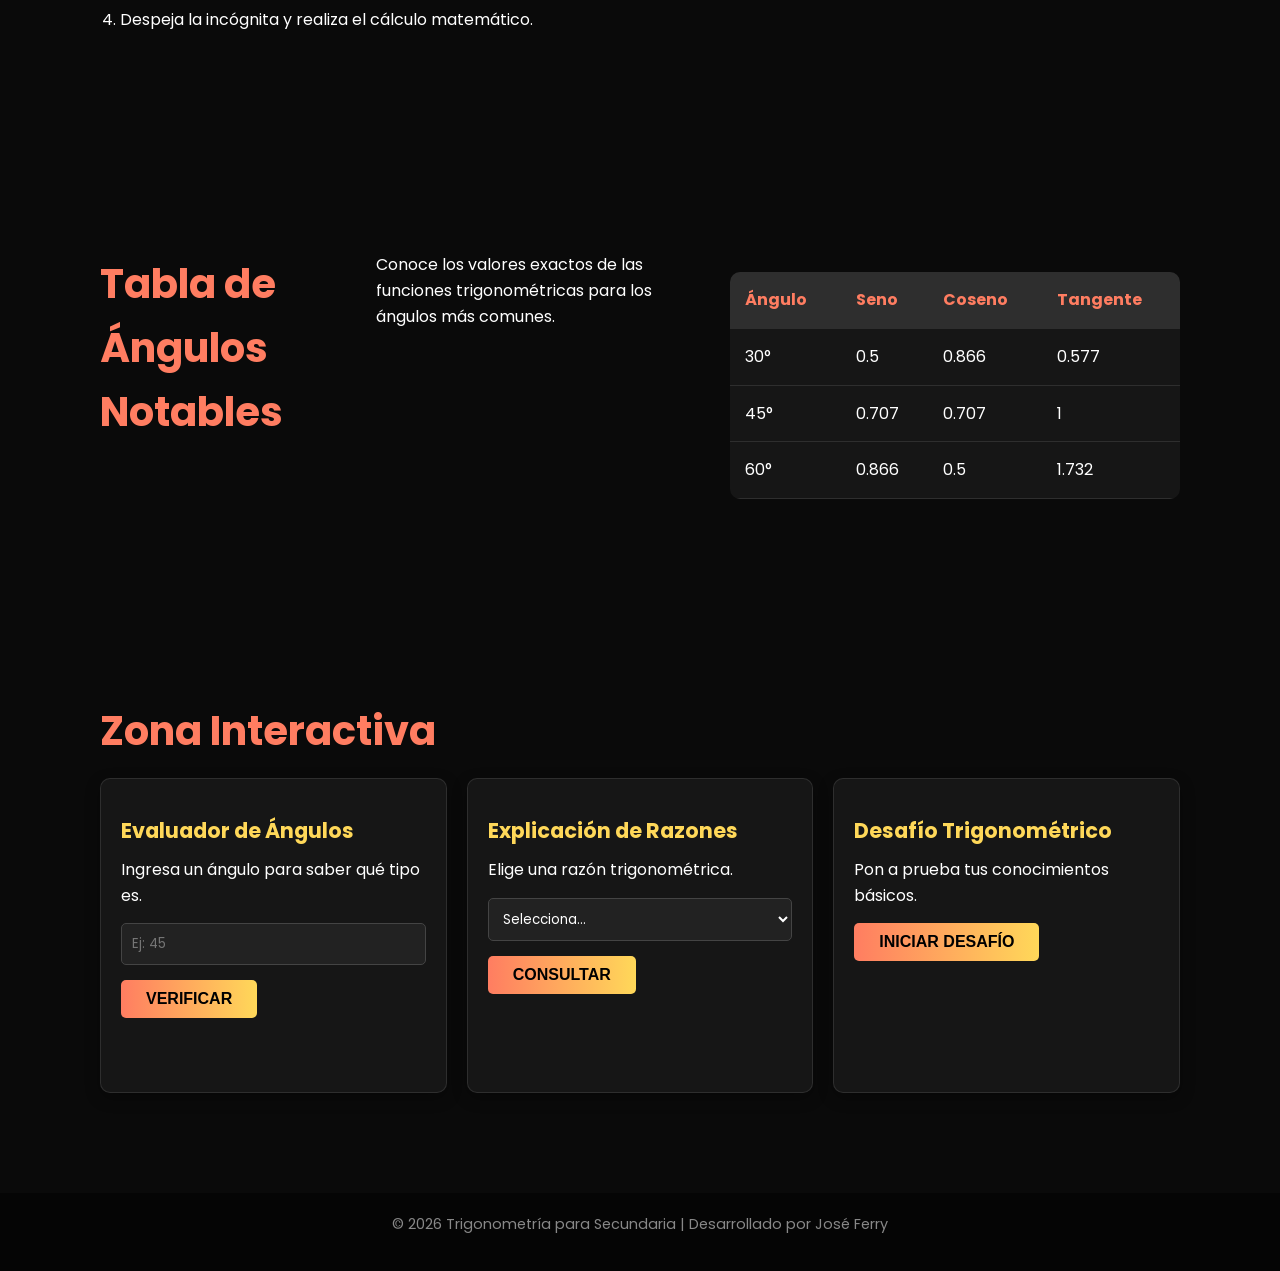
==== commit 87d54d2b: "2" ====
--- a/Ferrry/ProyectoTrigonometria/index.html
+++ b/Ferrry/ProyectoTrigonometria/index.html
@@ -43,7 +43,9 @@
                 <a href="#conceptos" class="btn-primary">Empezar a aprender</a>
             </div>
             <div class="image-container">
-                <img src="img/portada.jpg" alt="Portada de Trigonometría" class="hero-image">
+                <a href="#conceptos" aria-label="Ir a conceptos">
+                    <img src="img/portada.jpg" alt="Portada de Trigonometría" class="hero-image">
+                </a>
             </div>
         </section>
 
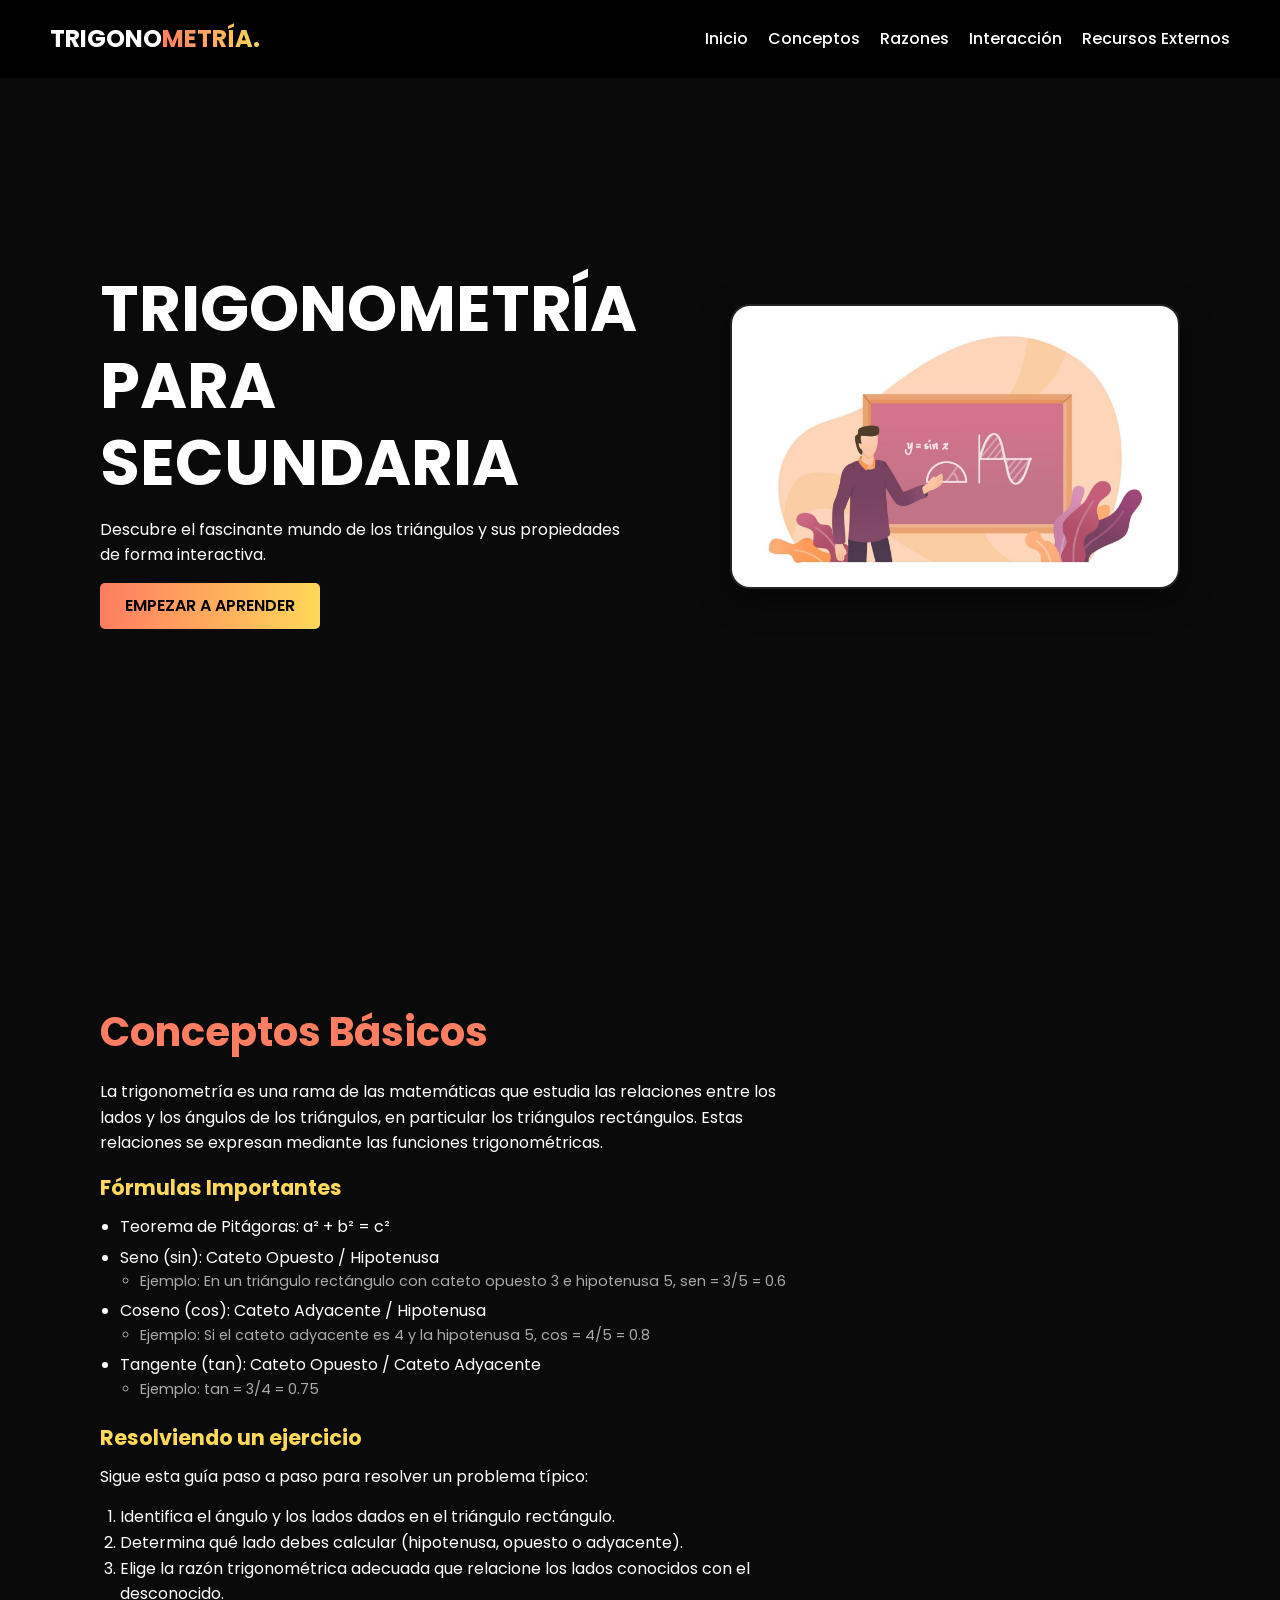
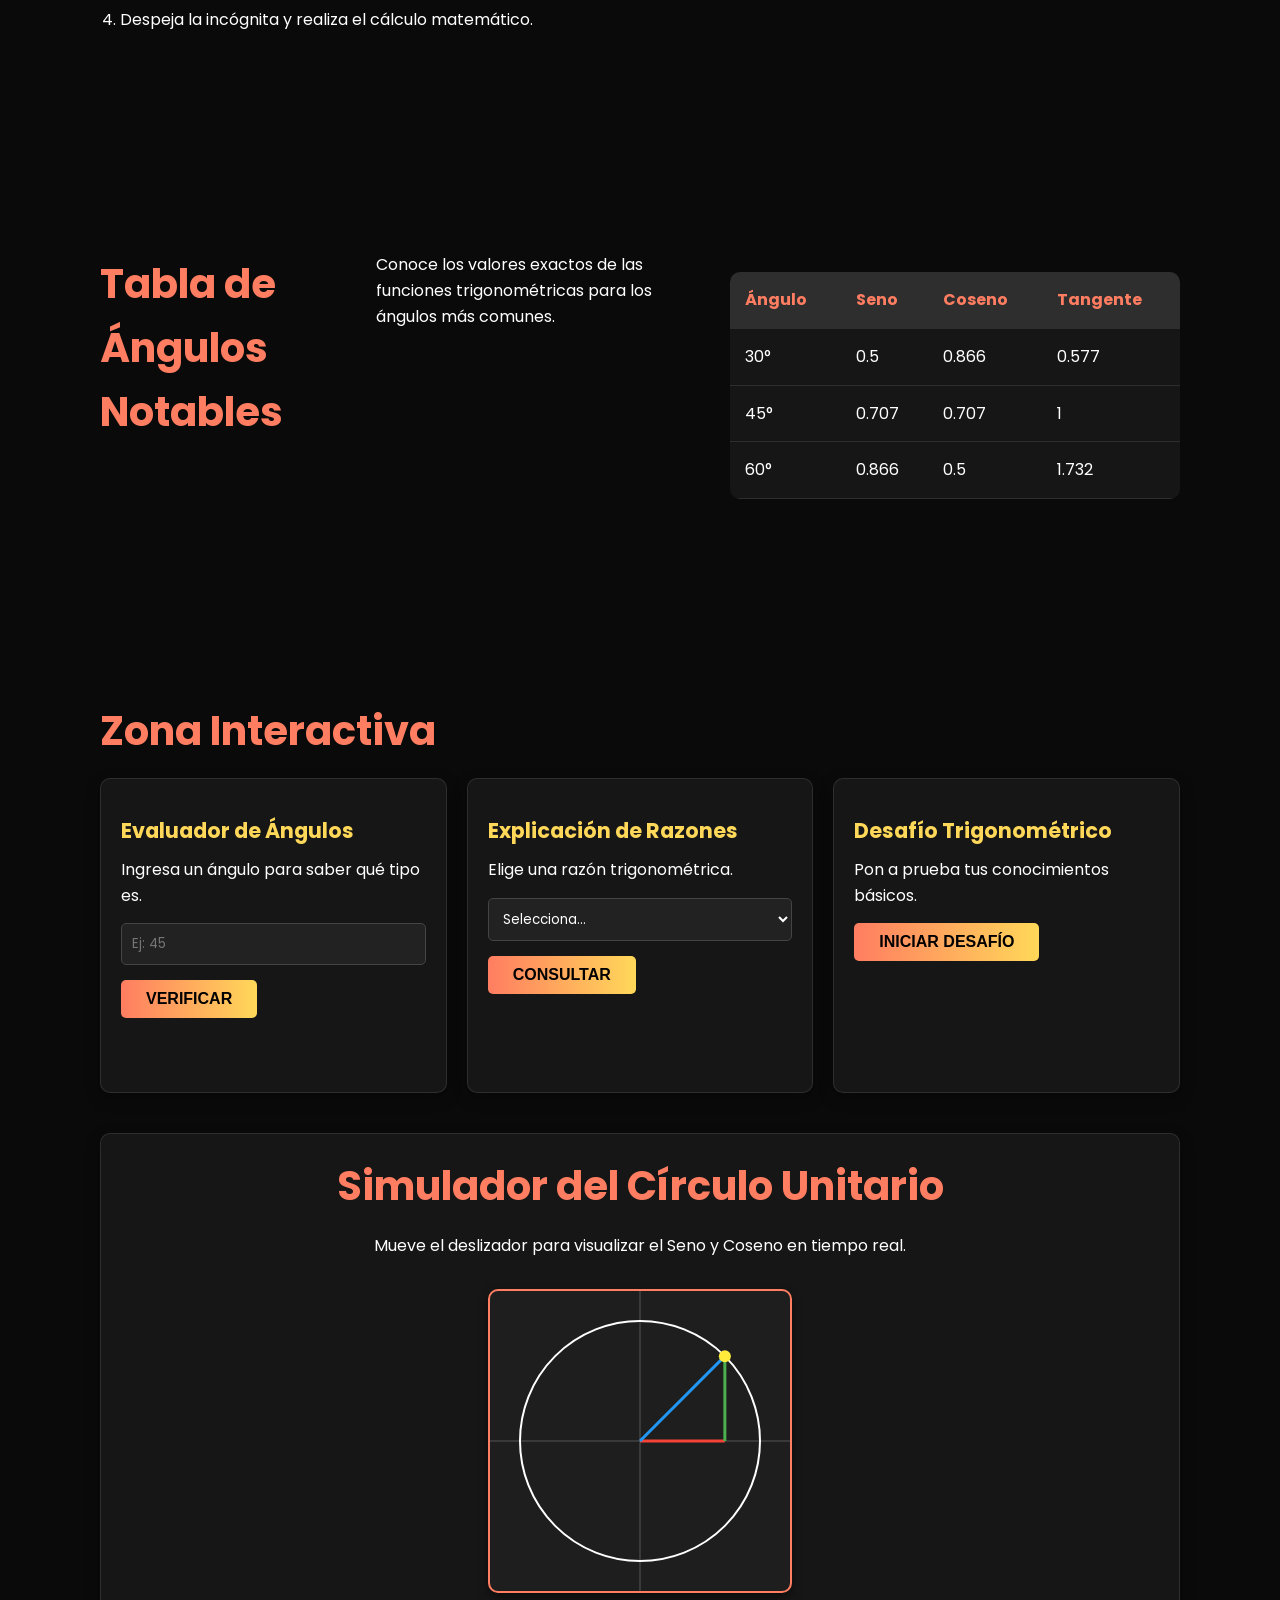
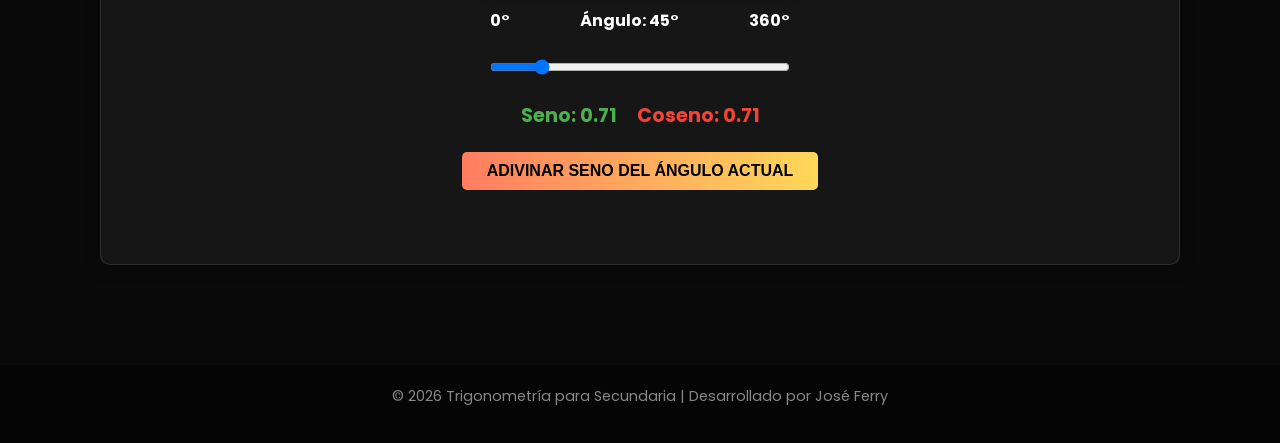
==== commit 85ee0b3f: "2" ====
--- a/Ferrry/ProyectoTrigonometria/index.html
+++ b/Ferrry/ProyectoTrigonometria/index.html
@@ -158,13 +158,37 @@
                     <button id="btn-reason" class="btn-primary">Consultar</button>
                     <p id="result-reason" class="result-text"></p>
                 </div>
-
                 <div class="card">
                     <h3>Desafío Trigonométrico</h3>
                     <p>Pon a prueba tus conocimientos básicos.</p>
                     <button id="btn-challenge" class="btn-primary">Iniciar Desafío</button>
                     <p id="result-challenge" class="result-text"></p>
                 </div>
+            </div> <!-- Fin de cards-grid -->
+
+            <!-- Simulador Independiente abajo de todo -->
+            <div class="simulator-container card" style="margin-top: 40px; display: flex; flex-direction: column; align-items: center; text-align: center;">
+                <h2>Simulador del Círculo Unitario</h2>
+                <p>Mueve el deslizador para visualizar el Seno y Coseno en tiempo real.</p>
+                
+                <canvas id="unit-circle" width="300" height="300" style="background: #1e1e1e; border: 2px solid var(--primary-light); border-radius: 10px; margin: 15px 0; box-shadow: 0 4px 10px rgba(0,0,0,0.5); max-width: 100%; height: auto;"></canvas>
+                
+                <div style="width: 100%; max-width: 300px;">
+                    <label for="angle-slider" style="display: flex; justify-content: space-between; font-weight: bold;">
+                        <span>0°</span>
+                        <span>Ángulo: <span id="angle-display">45</span>°</span>
+                        <span>360°</span>
+                    </label>
+                    <input type="range" id="angle-slider" min="0" max="360" value="45" style="width: 100%; margin: 15px 0; cursor: pointer;">
+                </div>
+                
+                <div style="display: flex; gap: 20px; font-weight: bold; margin-bottom: 20px; font-size: 1.2em;">
+                    <span style="color: #4CAF50;">Seno: <span id="sin-display">0.71</span></span>
+                    <span style="color: #F44336;">Coseno: <span id="cos-display">0.71</span></span>
+                </div>
+
+                <button id="btn-canvas-challenge" class="btn-primary">Adivinar Seno del Ángulo Actual</button>
+                <p id="result-canvas-challenge" class="result-text"></p>
             </div>
         </section>
     </main>
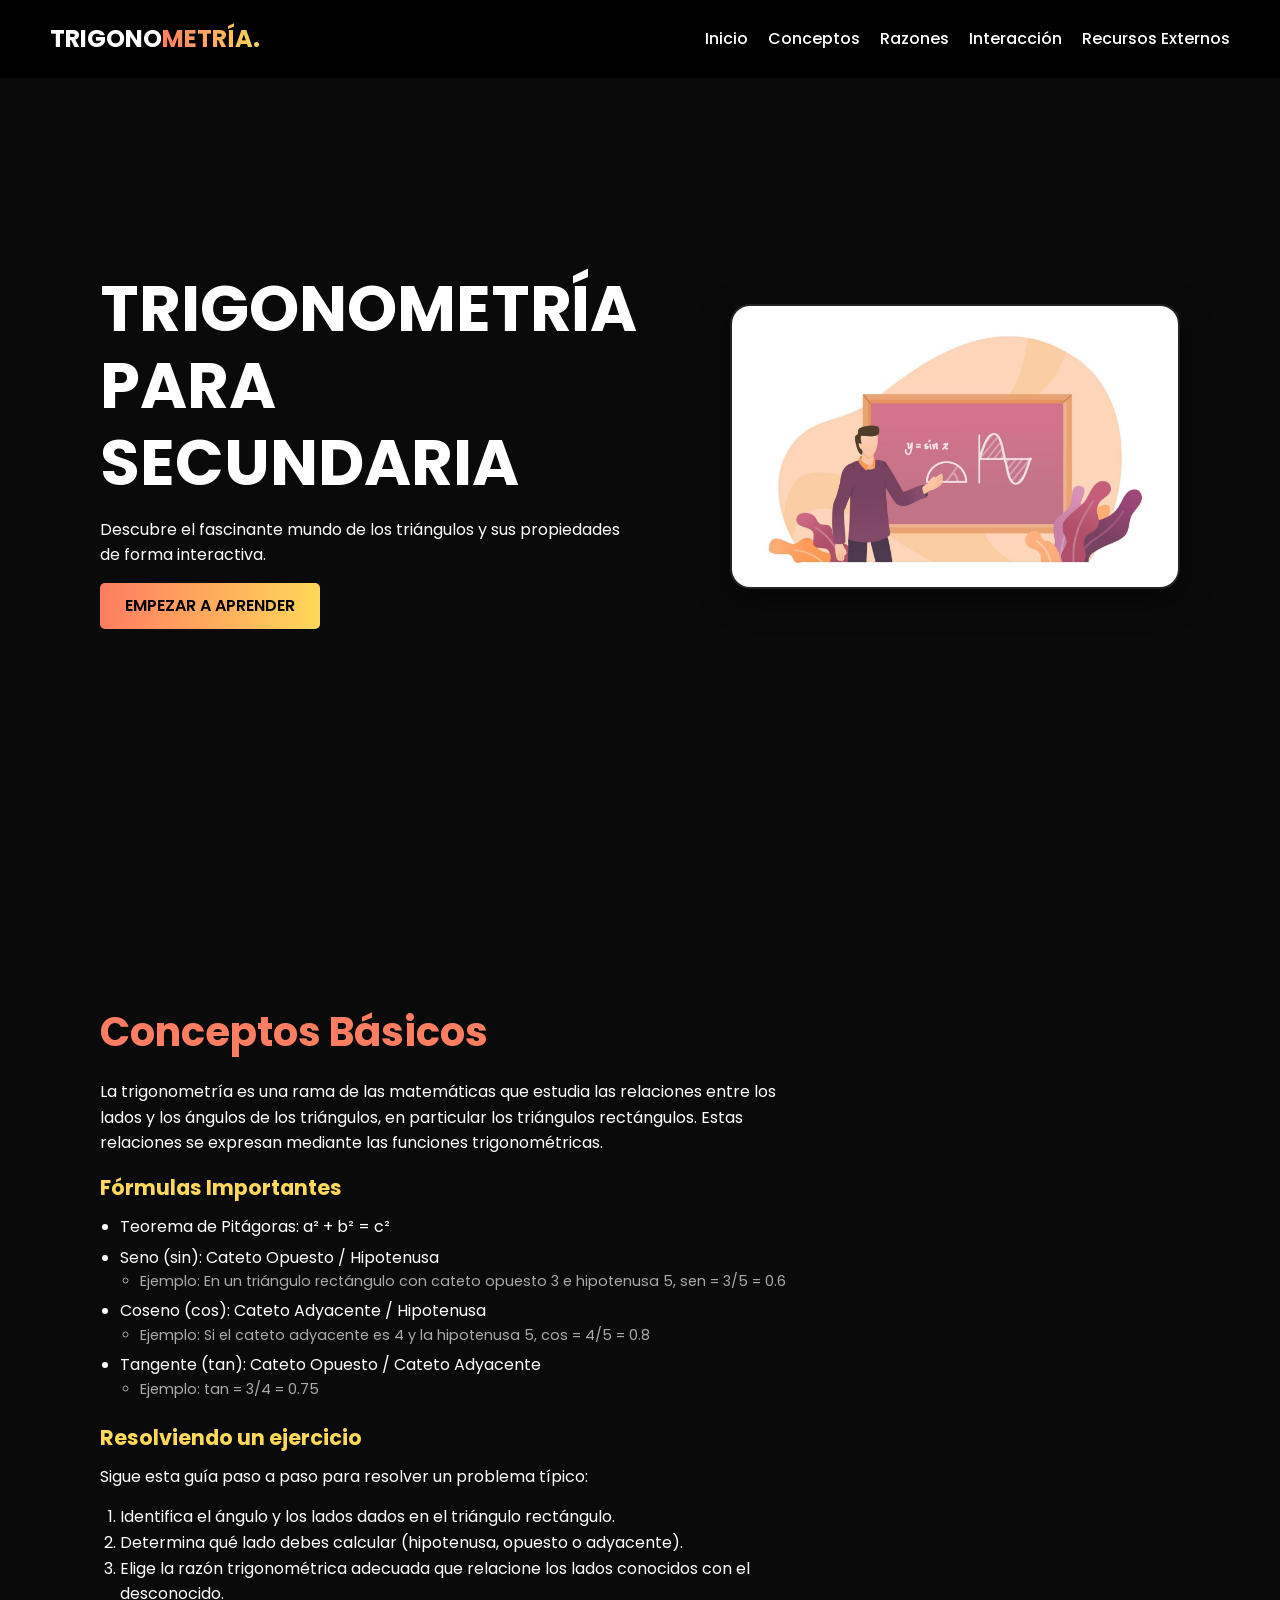
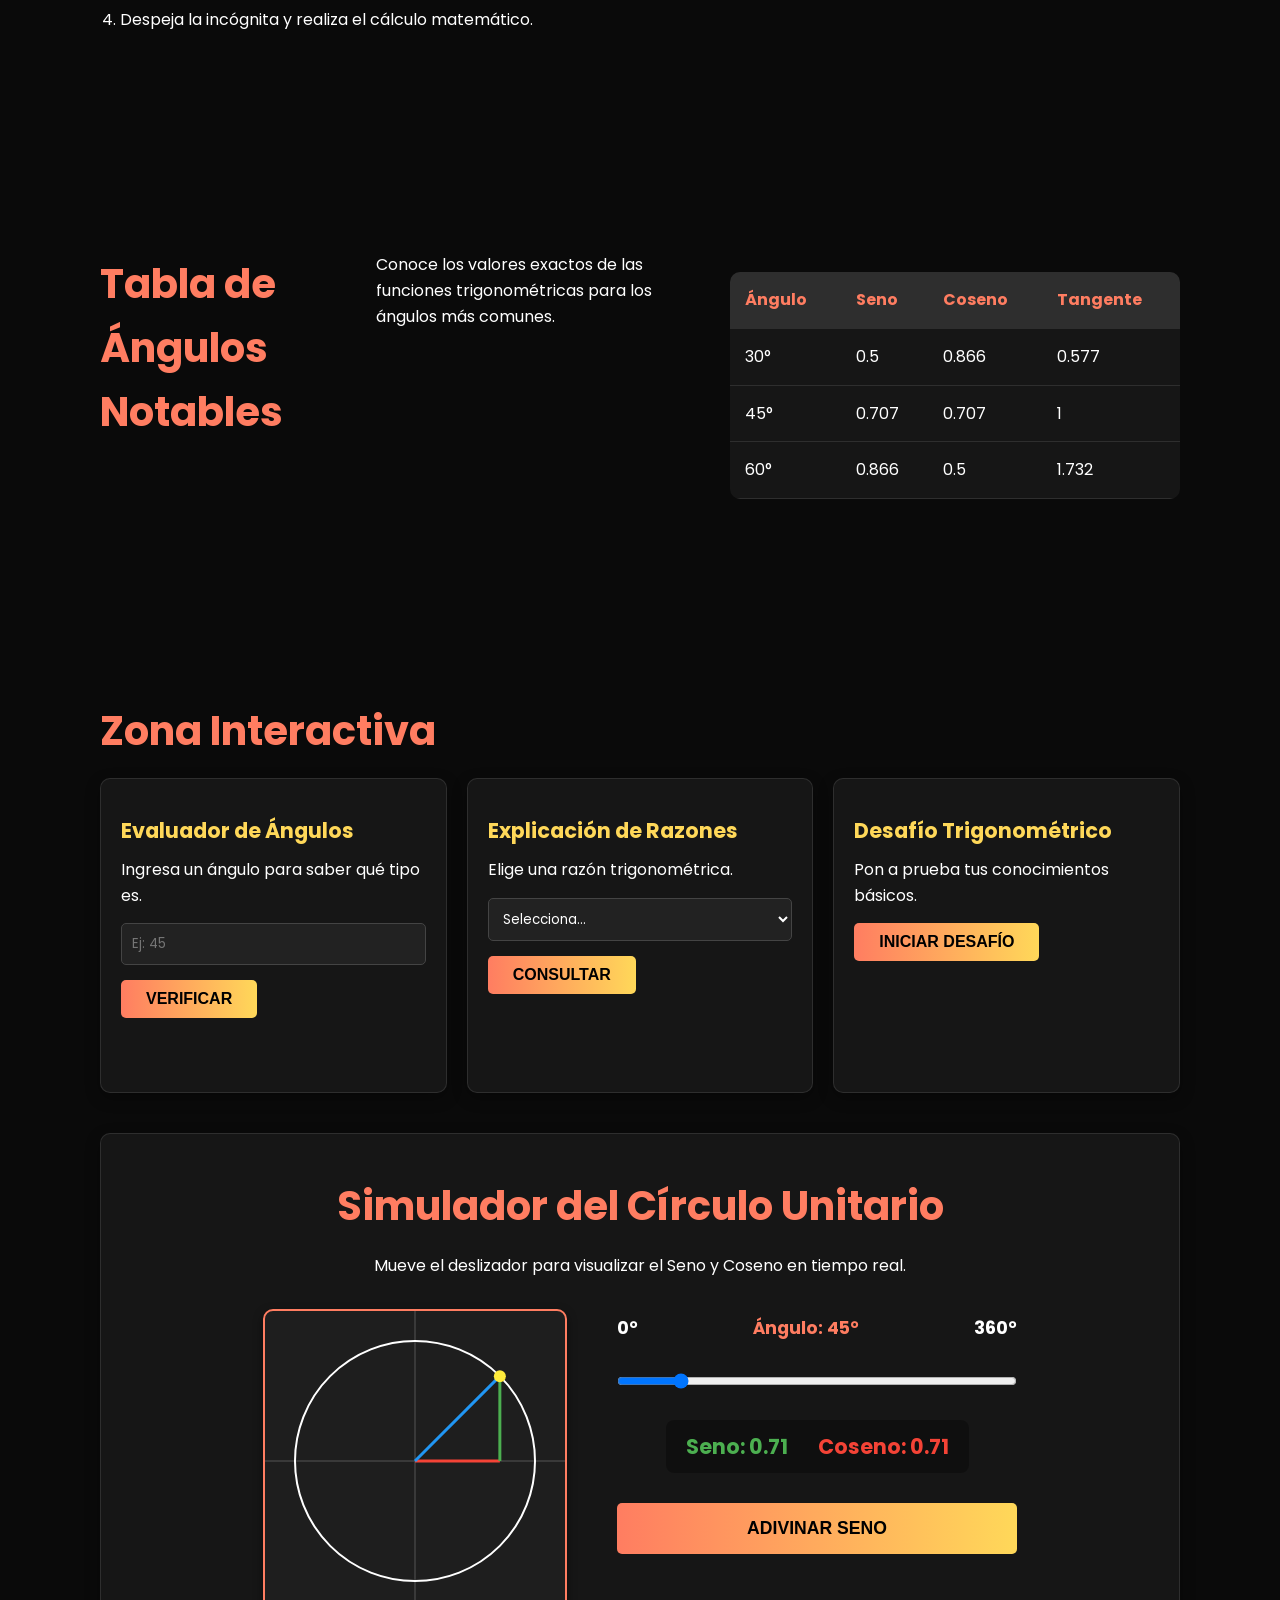
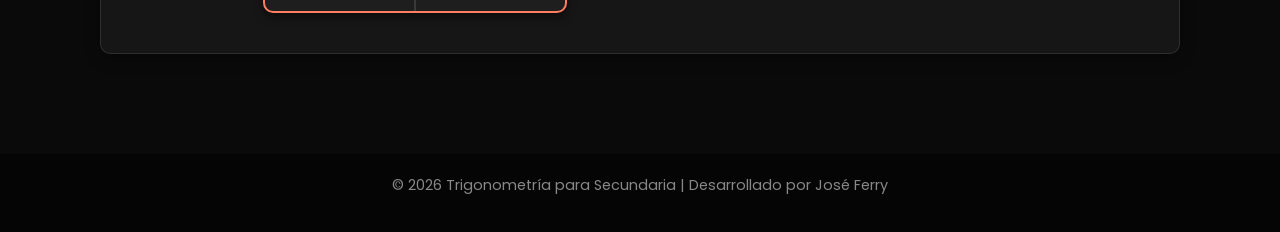
==== commit 3112859a: "2" ====
--- a/Ferrry/ProyectoTrigonometria/index.html
+++ b/Ferrry/ProyectoTrigonometria/index.html
@@ -167,28 +167,34 @@
             </div> <!-- Fin de cards-grid -->
 
             <!-- Simulador Independiente abajo de todo -->
-            <div class="simulator-container card" style="margin-top: 40px; display: flex; flex-direction: column; align-items: center; text-align: center;">
-                <h2>Simulador del Círculo Unitario</h2>
+            <div class="simulator-container card" style="margin-top: 40px; text-align: center; padding: 40px 20px;">
+                <h2 style="margin-top: 0;">Simulador del Círculo Unitario</h2>
                 <p>Mueve el deslizador para visualizar el Seno y Coseno en tiempo real.</p>
                 
-                <canvas id="unit-circle" width="300" height="300" style="background: #1e1e1e; border: 2px solid var(--primary-light); border-radius: 10px; margin: 15px 0; box-shadow: 0 4px 10px rgba(0,0,0,0.5); max-width: 100%; height: auto;"></canvas>
-                
-                <div style="width: 100%; max-width: 300px;">
-                    <label for="angle-slider" style="display: flex; justify-content: space-between; font-weight: bold;">
-                        <span>0°</span>
-                        <span>Ángulo: <span id="angle-display">45</span>°</span>
-                        <span>360°</span>
-                    </label>
-                    <input type="range" id="angle-slider" min="0" max="360" value="45" style="width: 100%; margin: 15px 0; cursor: pointer;">
-                </div>
-                
-                <div style="display: flex; gap: 20px; font-weight: bold; margin-bottom: 20px; font-size: 1.2em;">
-                    <span style="color: #4CAF50;">Seno: <span id="sin-display">0.71</span></span>
-                    <span style="color: #F44336;">Coseno: <span id="cos-display">0.71</span></span>
-                </div>
-
-                <button id="btn-canvas-challenge" class="btn-primary">Adivinar Seno del Ángulo Actual</button>
-                <p id="result-canvas-challenge" class="result-text"></p>
+                <div style="display: flex; flex-wrap: wrap; justify-content: center; align-items: center; gap: 50px; margin-top: 30px;">
+                    <!-- Lado izquierdo: Canvas -->
+                    <canvas id="unit-circle" width="300" height="300" style="background: #1e1e1e; border: 2px solid var(--primary-light); border-radius: 10px; box-shadow: 0 4px 10px rgba(0,0,0,0.5); max-width: 100%; height: auto;"></canvas>
+                    
+                    <!-- Lado derecho: Controles y Desafío -->
+                    <div style="display: flex; flex-direction: column; align-items: center; min-width: 250px; flex: 1; max-width: 400px;">
+                        <div style="width: 100%;">
+                            <label for="angle-slider" style="display: flex; justify-content: space-between; font-weight: bold; font-size: 1.1em;">
+                                <span>0°</span>
+                                <span style="color: var(--primary-light);">Ángulo: <span id="angle-display">45</span>°</span>
+                                <span>360°</span>
+                            </label>
+                            <input type="range" id="angle-slider" min="0" max="360" value="45" style="width: 100%; margin: 20px 0; cursor: pointer;">
+                        </div>
+                        
+                        <div style="display: flex; justify-content: center; gap: 30px; font-weight: bold; margin-bottom: 30px; font-size: 1.3em; background: rgba(0,0,0,0.3); padding: 10px 20px; border-radius: 8px;">
+                            <span style="color: #4CAF50;">Seno: <span id="sin-display">0.71</span></span>
+                            <span style="color: #F44336;">Coseno: <span id="cos-display">0.71</span></span>
+                        </div>
+
+                        <button id="btn-canvas-challenge" class="btn-primary" style="width: 100%; padding: 15px; font-size: 1.1em;">Adivinar Seno</button>
+                        <p id="result-canvas-challenge" class="result-text" style="margin-top: 15px; font-weight: 500;"></p>
+                    </div>
+                </div>
             </div>
         </section>
     </main>
